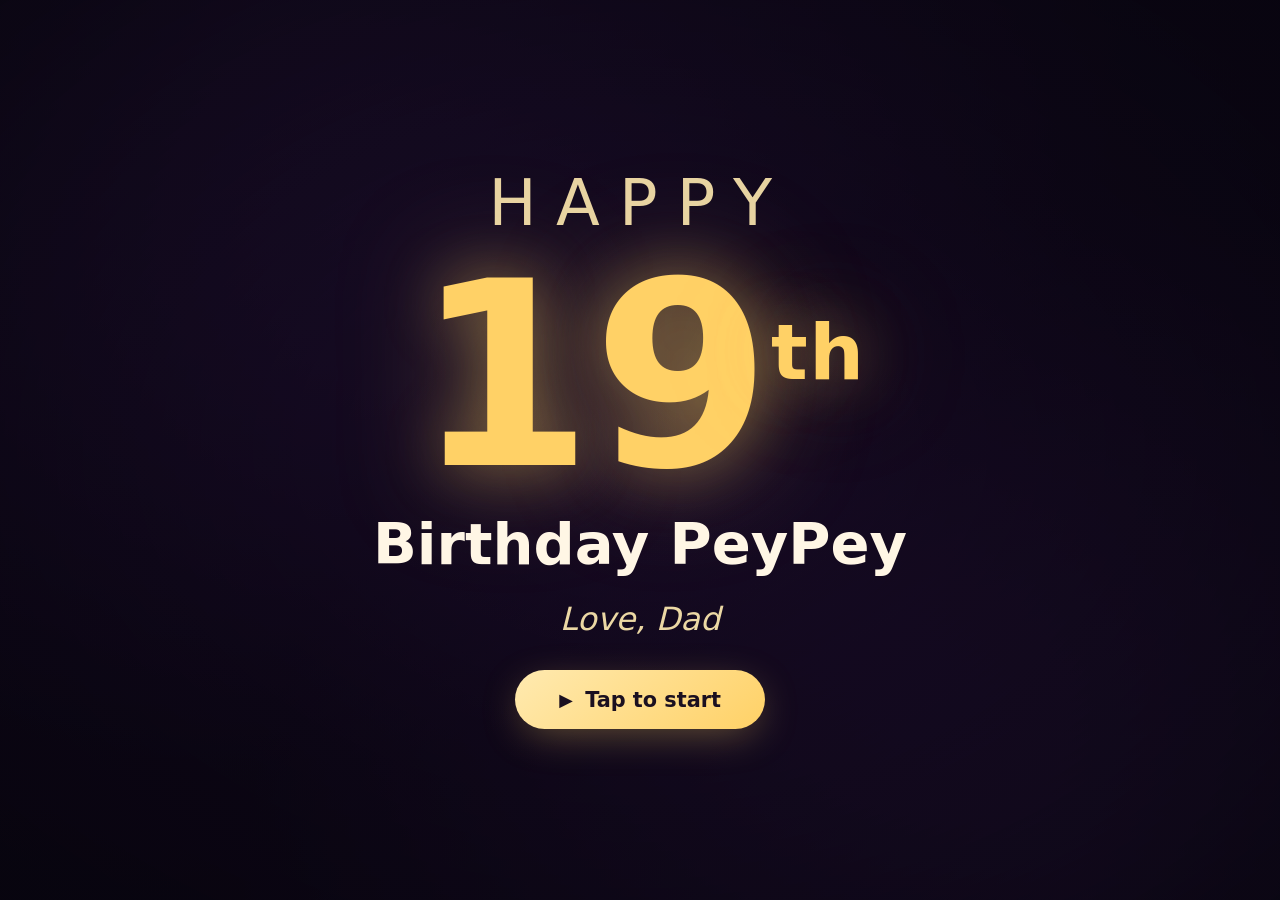
==== index.html @ d85ea08e "Add birthday slideshow site Two slideshows side by side (stacked on mobile): the ring build on the l" ====
<!DOCTYPE html>
<html lang="en">
<head>
<meta charset="utf-8">
<meta name="viewport" content="width=device-width, initial-scale=1, viewport-fit=cover">
<title>Happy 19th Birthday PeyPey</title>
<meta name="description" content="A birthday slideshow for Peyton, with the story of a Claddagh ring.">
<link rel="stylesheet" href="styles.css">
<link rel="preload" as="image" href="web/other/20250821_194011.jpg">
<link rel="preload" as="image" href="web/rings/01-20260902_011243-FreshResinPrint.jpg">
</head>
<body>

<div class="confetti" id="confetti" aria-hidden="true"></div>

<!-- Stage: the two slideshow panes -->
<main class="stage" id="stage" aria-hidden="true">
  <div class="banner" id="banner"></div>
  <div class="panes">
    <section class="pane pane--rings">
      <div class="frame" id="frame-rings">
        <img class="slide" alt="">
        <img class="slide" alt="">
      </div>
      <p class="label" id="label-rings"></p>
    </section>
    <section class="pane pane--other">
      <div class="frame" id="frame-other">
        <img class="slide" alt="">
        <img class="slide" alt="">
      </div>
      <p class="caption" id="label-other"></p>
    </section>
  </div>
</main>

<!-- Title card, doubles as the start screen -->
<div class="card card--title is-visible" id="title-card">
  <div class="card__inner">
    <p class="title__hb">Happy</p>
    <p class="title__age"><span id="age-19">19</span><sup>th</sup></p>
    <p class="title__bd">Birthday PeyPey</p>
    <p class="title__love">Love, Dad</p>
    <button class="start" id="start-btn" type="button">
      <span class="start__icon" aria-hidden="true">&#9654;</span>
      <span class="start__text">Tap to start</span>
    </button>
  </div>
</div>

<!-- Finale -->
<div class="card card--finale" id="finale-card">
  <img class="finale__ring" id="finale-ring" src="" alt="">
  <div class="card__inner">
    <p class="finale__text">Enjoy the last<br>of your teens!</p>
    <button class="replay" id="replay-btn" type="button">Play it again</button>
  </div>
</div>

<audio id="audio" preload="auto" src="web/music/BestToYou.mp3"></audio>

<script src="app.js"></script>
</body>
</html>
---- styles.css ----
/* Peyton's 19th birthday slideshow */

:root {
  /* Theme variables — swapped by app.js every theme cycle */
  --bg-a: #2b1b3d;
  --bg-b: #120a1c;
  --accent: #ffd166;
  --accent-soft: #ffe9a8;
  --text: #fff6e5;
  --mat: rgba(255, 255, 255, 0.05);
  --glow: rgba(255, 209, 102, 0.35);

  --pane-gap: clamp(0.6rem, 1.6vw, 1.6rem);
  --edge: clamp(0.7rem, 2vw, 2rem);

  color-scheme: dark;
}

* { box-sizing: border-box; }

html, body {
  height: 100%;
  margin: 0;
  overflow: hidden;
  background: #0c0714;
}

body {
  font-family: "Avenir Next", "Segoe UI", -apple-system, BlinkMacSystemFont, system-ui, sans-serif;
  color: var(--text);
  background:
    radial-gradient(ellipse at 20% 0%, var(--bg-a) 0%, transparent 60%),
    radial-gradient(ellipse at 85% 100%, var(--bg-a) 0%, transparent 55%),
    linear-gradient(160deg, var(--bg-b), #08050f 70%);
  background-attachment: fixed;
  transition: background 2s ease;
  -webkit-font-smoothing: antialiased;
  text-rendering: optimizeLegibility;
}

/* ---------------------------------------------------------------- stage */

.stage {
  position: fixed;
  inset: 0;
  z-index: 2;
  display: flex;
  flex-direction: column;
  padding: var(--edge);
  padding-top: max(var(--edge), env(safe-area-inset-top));
  padding-bottom: max(var(--edge), env(safe-area-inset-bottom));
  gap: var(--pane-gap);
  opacity: 0;
  transition: opacity 1.6s ease;
}

.stage.is-visible { opacity: 1; }
.stage.is-fading  { opacity: 0; transition: opacity 2s ease; }

.banner {
  flex: 0 0 auto;
  text-align: center;
  font-size: clamp(1.15rem, 3.4vw, 2.5rem);
  font-weight: 700;
  letter-spacing: 0.01em;
  line-height: 1.2;
  color: var(--accent);
  text-shadow: 0 0 26px var(--glow), 0 2px 10px rgba(0, 0, 0, 0.6);
  min-height: 1.3em;
  transition: opacity 0.7s ease, color 2s ease;
}

.banner.is-swapping { opacity: 0; }

.panes {
  flex: 1 1 auto;
  min-height: 0;
  display: grid;
  grid-template-columns: 1fr;
  grid-template-rows: 1fr 1fr;
  gap: var(--pane-gap);
}

@media (min-width: 900px) and (orientation: landscape) {
  .panes {
    grid-template-columns: 1fr 1fr;
    grid-template-rows: 1fr;
  }
}

.pane {
  min-height: 0;
  min-width: 0;
  display: flex;
  flex-direction: column;
  gap: 0.5rem;
}

/* --------------------------------------------------------------- frames */

.frame {
  position: relative;
  flex: 1 1 auto;
  min-height: 0;
  border-radius: 14px;
  overflow: hidden;
  background: var(--mat);
  box-shadow:
    0 0 0 1px rgba(255, 255, 255, 0.07),
    0 18px 50px rgba(0, 0, 0, 0.55),
    0 0 60px -20px var(--glow);
  transition: box-shadow 2s ease, background 2s ease;
}

.slide {
  position: absolute;
  inset: 0;
  width: 100%;
  height: 100%;
  object-fit: contain;
  opacity: 0;
  transition: opacity 1.2s ease;
  will-change: opacity, transform;
}

.slide.is-active {
  opacity: 1;
  animation: drift 18s ease-out forwards;
}

@keyframes drift {
  from { transform: scale(1.0); }
  to   { transform: scale(1.045); }
}

/* ------------------------------------------------------------- captions */

.label, .caption {
  flex: 0 0 auto;
  margin: 0;
  text-align: center;
  min-height: 1.5em;
  line-height: 1.25;
  transition: opacity 0.55s ease, color 2s ease;
}

.label.is-swapping, .caption.is-swapping { opacity: 0; }

.label {
  font-size: clamp(0.72rem, 1.5vw, 0.98rem);
  letter-spacing: 0.13em;
  text-transform: uppercase;
  color: var(--accent-soft);
  opacity: 0.75;
}

.caption {
  font-size: clamp(1rem, 2.4vw, 1.7rem);
  font-weight: 600;
  color: var(--text);
  text-shadow: 0 2px 12px rgba(0, 0, 0, 0.6);
}

/* ----------------------------------------------------------- full cards */

.card {
  position: fixed;
  inset: 0;
  display: flex;
  align-items: center;
  justify-content: center;
  padding: var(--edge);
  text-align: center;
  opacity: 0;
  pointer-events: none;
  transition: opacity 1.8s ease;
  z-index: 10;
}

.card.is-visible {
  opacity: 1;
  pointer-events: auto;
}

.card__inner { position: relative; z-index: 2; }

/* Title card */

.card--title { background: radial-gradient(ellipse at center, rgba(20, 8, 32, 0.65), rgba(8, 5, 15, 0.92)); }

.title__hb, .title__bd, .title__age, .title__love { margin: 0; line-height: 1; }

.title__hb {
  font-size: clamp(1.6rem, 6vw, 4rem);
  font-weight: 500;
  letter-spacing: 0.3em;
  text-transform: uppercase;
  color: var(--accent-soft);
  opacity: 0.9;
}

.title__age {
  font-size: clamp(6rem, 26vw, 16rem);
  font-weight: 800;
  color: var(--accent);
  text-shadow: 0 0 60px var(--glow), 0 0 120px var(--glow);
  margin: 0.05em 0;
}

.title__age sup {
  font-size: 0.3em;
  vertical-align: super;
  letter-spacing: 0.02em;
}

.title__bd {
  font-size: clamp(1.5rem, 5.5vw, 3.6rem);
  font-weight: 700;
}

.title__love {
  margin-top: 0.9em;
  font-size: clamp(1.1rem, 3.4vw, 2rem);
  font-style: italic;
  color: var(--accent-soft);
  opacity: 0.92;
}

/* Buttons */

.start, .replay {
  margin-top: 2.2rem;
  display: inline-flex;
  align-items: center;
  gap: 0.6em;
  padding: 0.85em 2.1em;
  font: inherit;
  font-size: clamp(1rem, 2.4vw, 1.3rem);
  font-weight: 600;
  color: #1b1020;
  background: linear-gradient(140deg, var(--accent-soft), var(--accent));
  border: 0;
  border-radius: 999px;
  cursor: pointer;
  box-shadow: 0 10px 40px -8px var(--glow);
  transition: transform 0.2s ease, box-shadow 0.2s ease, opacity 0.6s ease;
  animation: pulse 2.6s ease-in-out infinite;
}

.start:hover, .replay:hover { transform: translateY(-2px) scale(1.03); }
.start:active, .replay:active { transform: translateY(0) scale(0.99); }
.start.is-hidden { opacity: 0; pointer-events: none; animation: none; }

.start__icon { font-size: 0.85em; }

@keyframes pulse {
  0%, 100% { box-shadow: 0 10px 40px -8px var(--glow); }
  50%      { box-shadow: 0 10px 55px 2px var(--glow); }
}

/* Finale */

.card--finale { background: radial-gradient(ellipse at center, rgba(30, 12, 45, 0.7), rgba(6, 4, 12, 0.96)); }

/* The whole ring shows behind the message -- contain, not cover, so it reads
   as a ring rather than a macro crop. */
.finale__ring {
  position: absolute;
  inset: 6%;
  width: 88%;
  height: 88%;
  object-fit: contain;
  opacity: 0;
  filter: saturate(1.15);
  transition: opacity 2.5s ease, transform 16s ease-out;
  z-index: 0;
}

.card--finale.is-visible .finale__ring {
  opacity: 0.55;
  transform: scale(1.06);
}

/* Scrim between the ring and the message, so the text always carries. */
.card--finale::after {
  content: '';
  position: absolute;
  inset: 0;
  z-index: 1;
  background: radial-gradient(ellipse at center, rgba(8, 4, 14, 0.3), rgba(6, 4, 12, 0.78));
  opacity: 0;
  transition: opacity 2s ease;
  pointer-events: none;
}

.card--finale.is-visible::after { opacity: 1; }

.finale__text {
  margin: 0;
  font-size: clamp(2.1rem, 8.5vw, 6rem);
  font-weight: 800;
  line-height: 1.12;
  color: var(--accent);
  text-shadow: 0 0 50px var(--glow), 0 4px 24px rgba(0, 0, 0, 0.8);
}

.replay { opacity: 0; }
.replay.is-shown { opacity: 1; }

/* ------------------------------------------------------------- confetti */

/* Sits behind the photo panes so it never litters anyone's face; brought to
   the front only for the title and finale cards. */
.confetti {
  position: fixed;
  inset: 0;
  overflow: hidden;
  pointer-events: none;
  z-index: 1;
  transition: opacity 1.5s ease;
}

.confetti.is-front { z-index: 20; }

.confetti i {
  position: absolute;
  top: -8vh;
  width: 9px;
  height: 14px;
  border-radius: 2px;
  opacity: 0;
  animation: fall linear infinite;
}

@keyframes fall {
  0%   { transform: translate3d(0, -10vh, 0) rotate(0deg); opacity: 0; }
  8%   { opacity: 0.85; }
  92%  { opacity: 0.85; }
  100% { transform: translate3d(var(--sway, 30px), 112vh, 0) rotate(720deg); opacity: 0; }
}

@media (prefers-reduced-motion: reduce) {
  .confetti { display: none; }
  .slide.is-active { animation: none; }
  .card--finale.is-visible .finale__ring { transform: none; }
  .start, .replay { animation: none; }
}
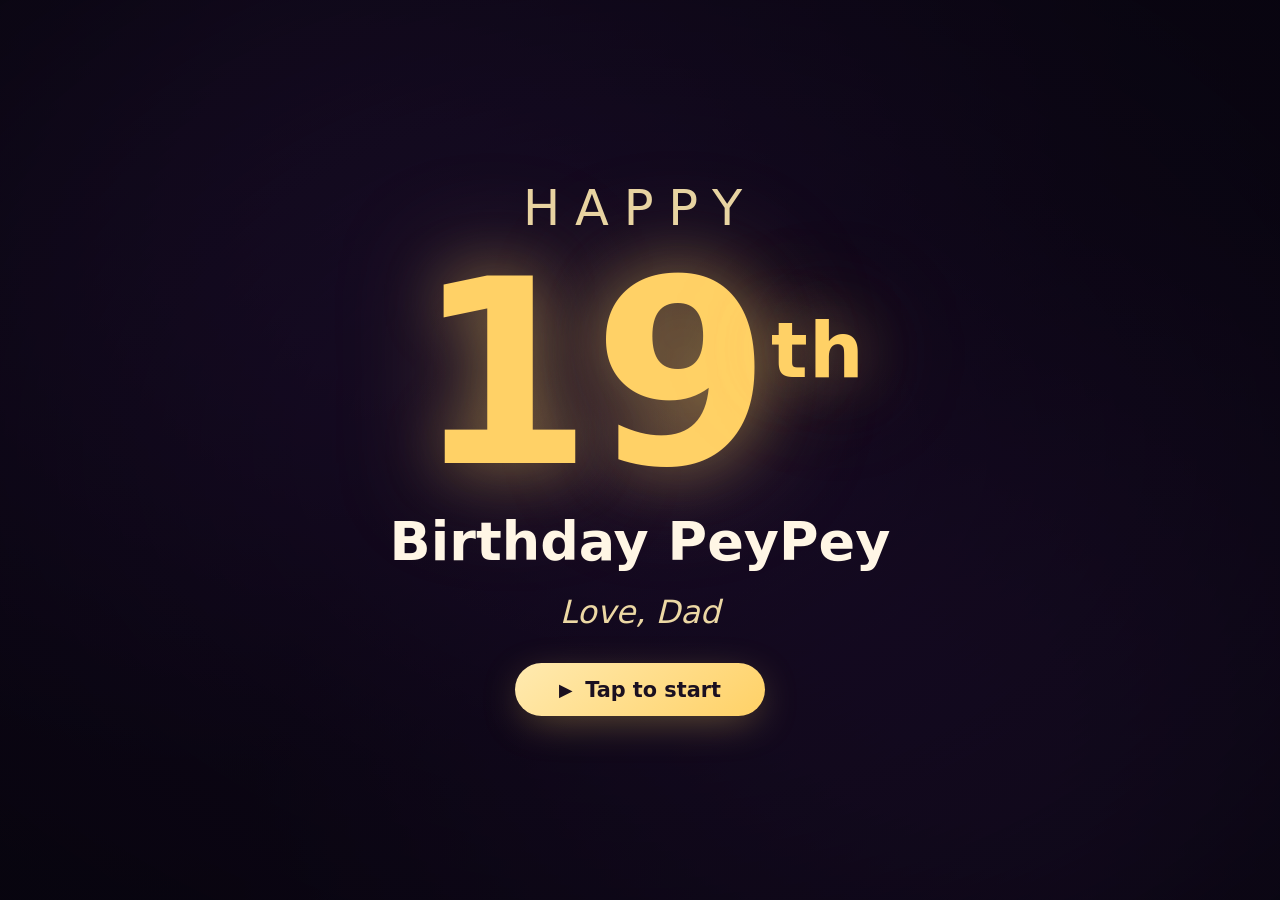
==== commit bb18d34b: "Add silver ring photos and a printable birthday card Slideshow: - Add the three silver ring build ph" ====
--- a/index.html
+++ b/index.html
@@ -18,6 +18,7 @@
   <div class="banner" id="banner"></div>
   <div class="panes">
     <section class="pane pane--rings">
+      <p class="pane-title" id="title-rings"></p>
       <div class="frame" id="frame-rings">
         <img class="slide" alt="">
         <img class="slide" alt="">
@@ -25,6 +26,7 @@
       <p class="label" id="label-rings"></p>
     </section>
     <section class="pane pane--other">
+      <p class="pane-title" aria-hidden="true"></p>
       <div class="frame" id="frame-other">
         <img class="slide" alt="">
         <img class="slide" alt="">
--- a/styles.css
+++ b/styles.css
@@ -95,6 +95,26 @@
   flex-direction: column;
   gap: 0.5rem;
 }
+
+/* Section heading over the ring pane -- which of the two rings is being built.
+   The memories pane carries an empty one so both frames start at the same
+   height. */
+.pane-title {
+  flex: 0 0 auto;
+  margin: 0;
+  text-align: center;
+  min-height: 1.4em;
+  font-size: clamp(0.8rem, 1.8vw, 1.15rem);
+  font-weight: 700;
+  letter-spacing: 0.16em;
+  text-transform: uppercase;
+  line-height: 1.2;
+  color: var(--accent);
+  text-shadow: 0 0 22px var(--glow), 0 2px 8px rgba(0, 0, 0, 0.6);
+  transition: opacity 0.55s ease, color 2s ease;
+}
+
+.pane-title.is-swapping { opacity: 0; }
 
 /* --------------------------------------------------------------- frames */
 
@@ -171,6 +191,7 @@
   justify-content: center;
   padding: var(--edge);
   text-align: center;
+  overflow: hidden;
   opacity: 0;
   pointer-events: none;
   transition: opacity 1.8s ease;
@@ -182,7 +203,12 @@
   pointer-events: auto;
 }
 
-.card__inner { position: relative; z-index: 2; }
+.card__inner {
+  position: relative;
+  z-index: 2;
+  max-height: 100%;
+  max-width: 100%;
+}
 
 /* Title card */
 
@@ -191,7 +217,7 @@
 .title__hb, .title__bd, .title__age, .title__love { margin: 0; line-height: 1; }
 
 .title__hb {
-  font-size: clamp(1.6rem, 6vw, 4rem);
+  font-size: clamp(1rem, min(6vw, 5.5vh), 4rem);
   font-weight: 500;
   letter-spacing: 0.3em;
   text-transform: uppercase;
@@ -200,7 +226,7 @@
 }
 
 .title__age {
-  font-size: clamp(6rem, 26vw, 16rem);
+  font-size: clamp(3.5rem, min(26vw, 34vh), 16rem);
   font-weight: 800;
   color: var(--accent);
   text-shadow: 0 0 60px var(--glow), 0 0 120px var(--glow);
@@ -214,13 +240,13 @@
 }
 
 .title__bd {
-  font-size: clamp(1.5rem, 5.5vw, 3.6rem);
+  font-size: clamp(1.1rem, min(5.5vw, 6vh), 3.6rem);
   font-weight: 700;
 }
 
 .title__love {
-  margin-top: 0.9em;
-  font-size: clamp(1.1rem, 3.4vw, 2rem);
+  margin-top: min(0.9em, 3vh);
+  font-size: clamp(0.9rem, min(3.4vw, 3.6vh), 2rem);
   font-style: italic;
   color: var(--accent-soft);
   opacity: 0.92;
@@ -229,13 +255,13 @@
 /* Buttons */
 
 .start, .replay {
-  margin-top: 2.2rem;
+  margin-top: min(2.2rem, 4vh);
   display: inline-flex;
   align-items: center;
   gap: 0.6em;
-  padding: 0.85em 2.1em;
+  padding: 0.7em 2.1em;
   font: inherit;
-  font-size: clamp(1rem, 2.4vw, 1.3rem);
+  font-size: clamp(0.9rem, min(2.4vw, 2.6vh), 1.3rem);
   font-weight: 600;
   color: #1b1020;
   background: linear-gradient(140deg, var(--accent-soft), var(--accent));
@@ -297,7 +323,7 @@
 
 .finale__text {
   margin: 0;
-  font-size: clamp(2.1rem, 8.5vw, 6rem);
+  font-size: clamp(1.5rem, min(8.5vw, 13vh), 6rem);
   font-weight: 800;
   line-height: 1.12;
   color: var(--accent);
